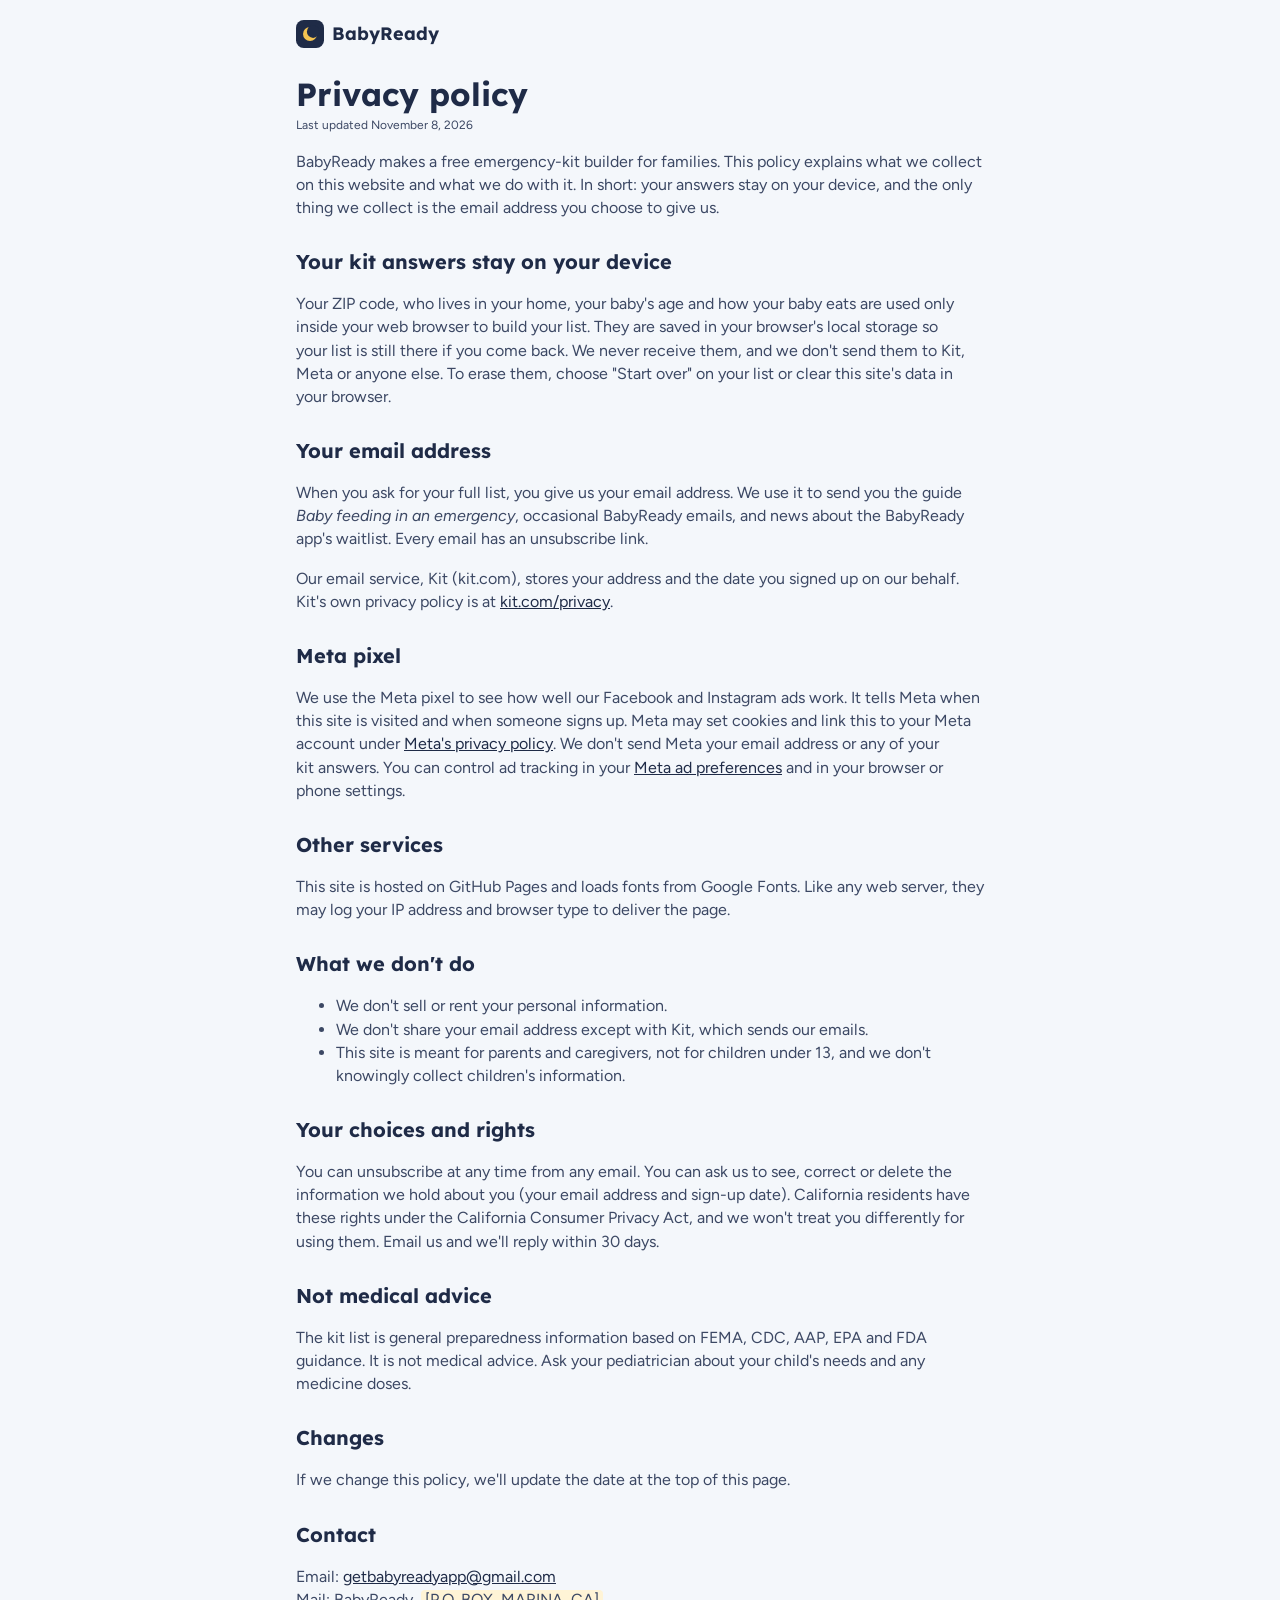
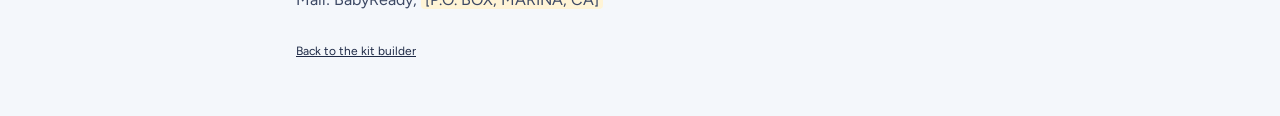
==== privacy.html @ 0a356310 "Add BabyReady free kit builder (Lite) Static, mobile-first 3-day kit builder for GitHub Pages: start" ====
<!doctype html>
<html lang="en">
<head>
<meta charset="utf-8">
<meta name="viewport" content="width=device-width, initial-scale=1">
<title>BabyReady privacy policy</title>
<meta name="theme-color" content="#1F2B47">
<link rel="icon" href="assets/logo.svg" type="image/svg+xml">
<link rel="preconnect" href="https://fonts.googleapis.com">
<link rel="preconnect" href="https://fonts.gstatic.com" crossorigin>
<link href="https://fonts.googleapis.com/css2?family=Lexend:wght@500;600;700&family=Figtree:wght@400;500;600;700&display=swap" rel="stylesheet">
<link rel="stylesheet" href="assets/styles.css">
<script src="assets/config.js"></script>
<script src="assets/pixel.js"></script>
</head>
<body>
<div class="legal">
  <header class="topbar">
    <a class="brand" href="./" aria-label="BabyReady kit builder">
      <svg width="28" height="28" viewBox="0 0 36 36" aria-hidden="true"><rect width="36" height="36" rx="10" fill="#1F2B47"/><circle cx="18" cy="18" r="9" fill="#F5C451"/><circle cx="22" cy="15" r="8" fill="#1F2B47"/></svg>
      <span>BabyReady</span>
    </a>
  </header>

  <h1>Privacy policy</h1>
  <p class="fine">Last updated <span data-cfg="policyDate"></span></p>

  <p>BabyReady makes a free emergency-kit builder for families. This policy explains what we collect on this website and what we do with it. In short: your answers stay on your device, and the only thing we collect is the email address you choose to give us.</p>

  <h2>Your kit answers stay on your device</h2>
  <p>Your ZIP code, who lives in your home, your baby's age and how your baby eats are used only inside your web browser to build your list. They are saved in your browser's local storage so your list is still there if you come back. We never receive them, and we don't send them to Kit, Meta or anyone else. To erase them, choose "Start over" on your list or clear this site's data in your browser.</p>

  <h2>Your email address</h2>
  <p>When you ask for your full list, you give us your email address. We use it to send you the guide <i>Baby feeding in an emergency</i>, occasional BabyReady emails, and news about the BabyReady app's waitlist. Every email has an unsubscribe link.</p>
  <p>Our email service, Kit (kit.com), stores your address and the date you signed up on our behalf. Kit's own privacy policy is at <a href="https://kit.com/privacy">kit.com/privacy</a>.</p>

  <h2>Meta pixel</h2>
  <p>We use the Meta pixel to see how well our Facebook and Instagram ads work. It tells Meta when this site is visited and when someone signs up. Meta may set cookies and link this to your Meta account under <a href="https://www.facebook.com/privacy/policy/">Meta's privacy policy</a>. We don't send Meta your email address or any of your kit answers. You can control ad tracking in your <a href="https://www.facebook.com/adpreferences">Meta ad preferences</a> and in your browser or phone settings.</p>

  <h2>Other services</h2>
  <p>This site is hosted on GitHub Pages and loads fonts from Google Fonts. Like any web server, they may log your IP address and browser type to deliver the page.</p>

  <h2>What we don't do</h2>
  <ul>
    <li>We don't sell or rent your personal information.</li>
    <li>We don't share your email address except with Kit, which sends our emails.</li>
    <li>This site is meant for parents and caregivers, not for children under 13, and we don't knowingly collect children's information.</li>
  </ul>

  <h2>Your choices and rights</h2>
  <p>You can unsubscribe at any time from any email. You can ask us to see, correct or delete the information we hold about you (your email address and sign-up date). California residents have these rights under the California Consumer Privacy Act, and we won't treat you differently for using them. Email us and we'll reply within 30 days.</p>

  <h2>Not medical advice</h2>
  <p>The kit list is general preparedness information based on FEMA, CDC, AAP, EPA and FDA guidance. It is not medical advice. Ask your pediatrician about your child's needs and any medicine doses.</p>

  <h2>Changes</h2>
  <p>If we change this policy, we'll update the date at the top of this page.</p>

  <h2>Contact</h2>
  <p>Email: <span data-cfg="contactEmail"></span><br>Mail: BabyReady, <span data-cfg="mailingAddress"></span></p>

  <p class="fine" style="margin-top:32px"><a href="./">Back to the kit builder</a></p>
</div>
<script>
  (function () {
    var c = window.BR_CONFIG || {};
    var ph = { contactEmail: "[CONTACT EMAIL]", mailingAddress: "[P.O. BOX, MARINA, CA]", policyDate: "[DATE]" };
    document.querySelectorAll("[data-cfg]").forEach(function (el) {
      var k = el.getAttribute("data-cfg"), v = c[k];
      if (v) {
        if (k === "contactEmail") { var a = document.createElement("a"); a.href = "mailto:" + v; a.textContent = v; el.appendChild(a); }
        else el.textContent = v;
      } else { el.textContent = ph[k]; el.className = "placeholder"; }
    });
  })();
</script>
</body>
</html>
---- assets/styles.css ----
:root {
  --navy: #1F2B47;
  --navy-deep: #0E1626;
  --sun: #F5C451;
  --ground: #F4F7FB;
  --card: #FFFFFF;
  --line: #D5DEEC;
  --line-soft: #E6ECF4;
  --ink-2: #3C4864;
  --ink-3: #5A6680;
  --tip-bg: #FFF8E6;
  --tip-line: #F0DCA4;
  --tip-ink: #6B5310;
  --ok-bg: #E3F1EA;
  --ok-ink: #2E7A5E;
  --err-bg: #FDECEC;
  --err-ink: #9B2C2C;
  --display: Lexend, system-ui, sans-serif;
  --body: Figtree, "Segoe UI", system-ui, sans-serif;
}

* { box-sizing: border-box; }
html { -webkit-text-size-adjust: 100%; }
body {
  margin: 0;
  background: var(--ground);
  color: var(--navy);
  font-family: var(--body);
  font-size: 16px;
  line-height: 1.45;
}
a { color: var(--navy); }
a:hover { color: var(--navy-deep); }
h1, h2 { text-wrap: balance; }
p { text-wrap: pretty; }
button, input, select { font: inherit; color: inherit; }
:focus-visible { outline: 3px solid var(--navy); outline-offset: 2px; }

.app {
  max-width: 440px;
  margin: 0 auto;
  min-height: 100vh;
  min-height: 100dvh;
  padding: 20px 16px 32px;
  display: flex;
  flex-direction: column;
  gap: 18px;
}

/* Top bar */
.topbar { display: flex; align-items: center; justify-content: space-between; }
.brand { display: flex; align-items: center; gap: 8px; text-decoration: none; }
.brand span { font-family: var(--display); font-weight: 700; font-size: 18px; }
.topbar-tag { font-size: 13px; font-weight: 600; color: var(--ink-3); }

.view { display: flex; flex-direction: column; gap: 18px; flex: 1; }
.view[hidden] { display: none; }

/* Type */
.pill {
  align-self: flex-start; background: var(--card); border: 1px solid var(--line);
  border-radius: 999px; padding: 5px 12px; font-size: 13px; font-weight: 700;
}
.h1 { margin: 0; font-family: var(--display); font-weight: 700; font-size: 33px; line-height: 1.1; letter-spacing: -0.02em; }
.h1.step { font-size: 27px; line-height: 1.15; letter-spacing: -0.01em; }
.lede { margin: 0; font-size: 16px; color: var(--ink-2); }
.eyebrow { font-size: 13px; font-weight: 700; letter-spacing: 0.08em; text-transform: uppercase; color: var(--ink-3); }
.stack-8 { display: flex; flex-direction: column; gap: 8px; }
.stack-12 { display: flex; flex-direction: column; gap: 12px; }
.fine { margin: 0; font-size: 12px; line-height: 1.4; color: var(--ink-3); }
.push-bottom { margin-top: auto; }

/* Cards */
.card { background: var(--card); border: 1px solid var(--line); border-radius: 20px; padding: 18px; display: flex; flex-direction: column; gap: 10px; }
.card.tight { border-radius: 18px; padding: 0 16px; gap: 0; }
.card.strong { border: 2px solid var(--navy); }
.card.dark { background: var(--navy); color: #fff; border: 0; gap: 4px; }
.card.dark .title { font-family: var(--display); font-weight: 700; font-size: 24px; }
.card.dark .sub { font-size: 14px; color: #C9D3E3; }

/* ZIP */
.label { font-size: 15px; font-weight: 700; }
.zip {
  height: 64px; border: 2px solid var(--navy); border-radius: 14px; background: #fff;
  font-family: var(--display); font-weight: 600; font-size: 32px; letter-spacing: 0.3em;
  text-align: center; padding: 0 0 0 0.3em; width: 100%;
}
.hint { font-size: 13px; color: var(--ink-3); }
.error-text { font-size: 14px; color: var(--err-ink); font-weight: 600; }

/* Buttons */
.btn {
  flex: none; min-height: 56px; border-radius: 16px; background: var(--sun); color: var(--navy);
  font-weight: 700; font-size: 18px; text-decoration: none; border: 0; cursor: pointer;
  display: flex; align-items: center; justify-content: center; gap: 8px; width: 100%; padding: 0 16px;
}
.btn:hover { background: #F0B935; color: var(--navy); }
.btn[disabled] { opacity: 0.6; cursor: progress; }
.btn.small { min-height: 46px; font-size: 15px; border-radius: 13px; }

.check-list { display: flex; flex-direction: column; gap: 10px; }
.check-row { display: flex; gap: 10px; align-items: flex-start; font-size: 15px; line-height: 1.4; }
.check-dot { flex: none; width: 22px; height: 22px; border-radius: 50%; background: var(--navy); display: flex; align-items: center; justify-content: center; }

/* Step header */
.stepbar { display: flex; align-items: center; gap: 12px; }
.back {
  flex: none; width: 44px; height: 44px; border-radius: 12px; background: #fff; border: 1px solid var(--line);
  display: flex; align-items: center; justify-content: center; color: var(--navy); cursor: pointer; padding: 0;
}
.progress { flex: 1; display: grid; grid-template-columns: repeat(3, minmax(0, 1fr)); gap: 4px; }
.progress span { height: 6px; border-radius: 3px; background: var(--line); }
.progress span.done { background: var(--navy); }
.progress span.now { background: var(--sun); }
.stepcount { flex: none; font-size: 14px; font-weight: 600; color: var(--ink-3); }

/* Counters */
.counter { display: flex; align-items: center; gap: 12px; min-height: 60px; border-bottom: 1px solid var(--line-soft); }
.counter:last-child { border-bottom: 0; }
.counter .who { flex: 1; display: flex; flex-direction: column; }
.counter .who b { font-size: 16px; font-weight: 600; }
.counter .who small { font-size: 13px; color: var(--ink-3); }
.counter .num { width: 24px; text-align: center; font-family: var(--display); font-weight: 700; font-size: 18px; }
.step-btn {
  width: 44px; height: 44px; border-radius: 10px; border: 1px solid var(--line); background: #fff;
  font-size: 22px; font-weight: 700; cursor: pointer; line-height: 1; padding: 0;
}
.step-btn.plus { background: var(--navy); color: #fff; border: 0; }
.step-btn[disabled] { opacity: 0.35; cursor: not-allowed; }
.subrow { display: flex; align-items: center; gap: 12px; min-height: 56px; border-bottom: 1px solid var(--line-soft); padding-left: 14px; }
.subrow label { flex: 1; font-size: 15px; color: var(--ink-2); }
.subrow select {
  font-size: 15px; font-weight: 700; border: 1px solid var(--line); border-radius: 10px;
  padding: 8px 10px; background: #fff; min-height: 44px;
}

/* Feeding chips */
.chips { display: flex; flex-wrap: wrap; gap: 8px; border: 0; padding: 0; margin: 0; }
.chips legend { position: absolute; width: 1px; height: 1px; overflow: hidden; clip: rect(0 0 0 0); }
.chip { position: relative; }
.chip input { position: absolute; opacity: 0; inset: 0; margin: 0; cursor: pointer; }
.chip span {
  min-height: 44px; padding: 0 14px; border-radius: 999px; border: 1px solid var(--line); background: #fff;
  font-size: 14px; font-weight: 600; display: flex; align-items: center; gap: 6px;
}
.chip input:checked + span { background: var(--navy); color: #fff; border-color: var(--navy); }
.chip input:focus-visible + span { outline: 3px solid var(--navy); outline-offset: 2px; }
.chip input:disabled + span { border-style: dashed; border-color: #B8C4D8; color: #66728A; background: transparent; }
.chip .tick { display: none; }
.chip input:checked + span .tick { display: inline; }

.share { display: flex; flex-direction: column; gap: 6px; }
.share-head { display: flex; justify-content: space-between; align-items: baseline; gap: 8px; }
.share-head span { font-size: 16px; font-weight: 600; }
.share-head small { font-weight: 500; color: var(--ink-3); font-size: 14px; }
.share-head output { font-size: 16px; font-weight: 700; }
.share input[type=range] { width: 100%; margin: 0; accent-color: var(--navy); min-height: 32px; }

.tip { background: var(--tip-bg); border: 1px solid var(--tip-line); border-radius: 16px; padding: 12px 14px; font-size: 14px; line-height: 1.4; }
.tip b.tag { font-size: 12px; letter-spacing: 0.08em; text-transform: uppercase; color: var(--tip-ink); display: block; }
.tip + .tip { margin-top: -6px; }

/* Kit list */
.kit { background: #fff; border: 1px solid var(--line); border-radius: 18px; padding: 6px 16px 14px; display: flex; flex-direction: column; }
.kit h2 { margin: 12px 0 0; font-size: 12px; font-weight: 700; letter-spacing: 0.08em; text-transform: uppercase; color: var(--ink-3); }
.item { display: flex; gap: 10px; align-items: flex-start; padding: 10px 0; border-bottom: 1px solid var(--line-soft); }
.item:last-child { border-bottom: 0; }
.item .box { flex: none; width: 18px; height: 18px; margin-top: 2px; border: 2px solid var(--navy); border-radius: 5px; }
.item .what { flex: 1; display: flex; flex-direction: column; gap: 1px; }
.item .what b { font-size: 15px; line-height: 1.3; }
.item .what small { font-size: 13px; color: var(--ink-3); line-height: 1.35; }
.item .qty { flex: none; font-size: 14px; font-weight: 700; text-align: right; max-width: 40%; }

.item .cond { font-size: 12px; font-weight: 700; color: var(--tip-ink); }
.item.task .box { border-radius: 50%; }
.toggle-row { display: flex; align-items: center; gap: 10px; min-height: 44px; font-size: 16px; font-weight: 600; cursor: pointer; }
.toggle-row input { width: 22px; height: 22px; accent-color: var(--navy); margin: 0; }
.num-input { height: 50px; width: 120px; padding: 0 14px; border: 1.5px solid #8794AE; border-radius: 12px; font-size: 18px; font-weight: 600; background: #fff; }

.locked { position: relative; margin-top: 4px; }
.locked .blur { filter: blur(4px); opacity: 0.6; user-select: none; pointer-events: none; }
.locked .badge-wrap { position: absolute; inset: 0; display: flex; align-items: center; justify-content: center; padding: 8px; }
.locked .badge { background: var(--navy); color: #fff; border-radius: 999px; padding: 8px 14px; font-size: 14px; font-weight: 700; text-align: center; }

/* Email gate */
.gate-title { font-family: var(--display); font-weight: 700; font-size: 20px; line-height: 1.2; }
.gate input[type=email] {
  height: 50px; padding: 0 14px; border: 1.5px solid #8794AE; border-radius: 12px; font-size: 16px; width: 100%; background: #fff;
}
.hp { position: absolute; left: -9999px; width: 1px; height: 1px; overflow: hidden; }
.form-msg { border-radius: 12px; padding: 10px 12px; font-size: 14px; font-weight: 600; }
.form-msg.err { background: var(--err-bg); color: var(--err-ink); }

/* App teaser */
.teaser-head { display: flex; justify-content: space-between; align-items: baseline; gap: 8px; }
.teaser-head b { font-family: var(--display); font-weight: 600; font-size: 17px; }
.soon { font-size: 12px; font-weight: 700; color: var(--tip-ink); background: #FFF4D6; border-radius: 6px; padding: 3px 8px; }
.feature { display: flex; gap: 12px; align-items: flex-start; background: #fff; border: 1px solid var(--line); border-radius: 14px; padding: 12px; }
.feature .lock { flex: none; width: 30px; height: 30px; border-radius: 9px; background: var(--line-soft); color: var(--ink-3); display: flex; align-items: center; justify-content: center; }
.feature b { font-size: 15px; color: var(--ink-2); display: block; }
.feature small { font-size: 13px; color: var(--ink-3); line-height: 1.35; }

/* List actions + thank-you */
.actions { display: grid; grid-template-columns: 1fr 1fr; gap: 10px; }
.sent { min-height: 46px; border-radius: 13px; background: var(--ok-bg); color: var(--ok-ink); font-weight: 700; font-size: 14px; display: flex; align-items: center; justify-content: center; text-align: center; padding: 4px 8px; }
.thanks { gap: 12px; }
.thanks .ok { width: 48px; height: 48px; border-radius: 50%; background: var(--sun); display: flex; align-items: center; justify-content: center; }
.thanks h2 { margin: 0; font-family: var(--display); font-weight: 700; font-size: 24px; line-height: 1.15; }
.thanks p { margin: 0; color: var(--ink-2); font-size: 15px; }
.thanks ol { margin: 0; padding-left: 22px; display: flex; flex-direction: column; gap: 8px; font-size: 15px; }
.thanks h3 { margin: 4px 0 0; font-family: var(--display); font-size: 17px; }
.note-dark { background: var(--navy); color: #fff; border-radius: 18px; padding: 16px; font-size: 15px; }
.sources { font-size: 13px; color: var(--ink-3); }
.sources ul { margin: 6px 0 0; padding-left: 18px; }

.draft-banner { background: #FDECEC; color: var(--err-ink); border: 1px dashed var(--err-ink); border-radius: 12px; padding: 8px 12px; font-size: 13px; font-weight: 700; }

.print-only { display: none; }

/* Legal page */
.legal { max-width: 720px; margin: 0 auto; padding: 20px 16px 56px; }
.legal h1 { font-family: var(--display); font-size: 32px; line-height: 1.15; margin: 28px 0 4px; }
.legal h2 { font-family: var(--display); font-size: 20px; margin: 28px 0 6px; }
.legal p, .legal li { color: var(--ink-2); }
.legal .placeholder { background: #FFF4D6; padding: 0 4px; border-radius: 4px; }

@media print {
  @page { size: letter; margin: 0.5in; }
  body { background: #fff; font-size: 12pt; }
  .app { max-width: none; padding: 0; min-height: 0; gap: 10px; }
  .no-print, .topbar-tag { display: none !important; }
  .print-only { display: block; }
  .view:not(#view-list) { display: none !important; }
  .card.dark { background: #fff; color: var(--navy); border: 2px solid var(--navy); }
  .card.dark .sub { color: var(--ink-2); }
  .kit { border: 0; padding: 0; }
  .kit h2 { font-size: 11pt; color: var(--navy); break-after: avoid; }
  .item { break-inside: avoid; padding: 6px 0; }
  .item .what b, .item .qty { font-size: 12pt; }
  .item .what small { font-size: 10.5pt; }
  .sources a::after { content: " (" attr(href) ")"; }
}
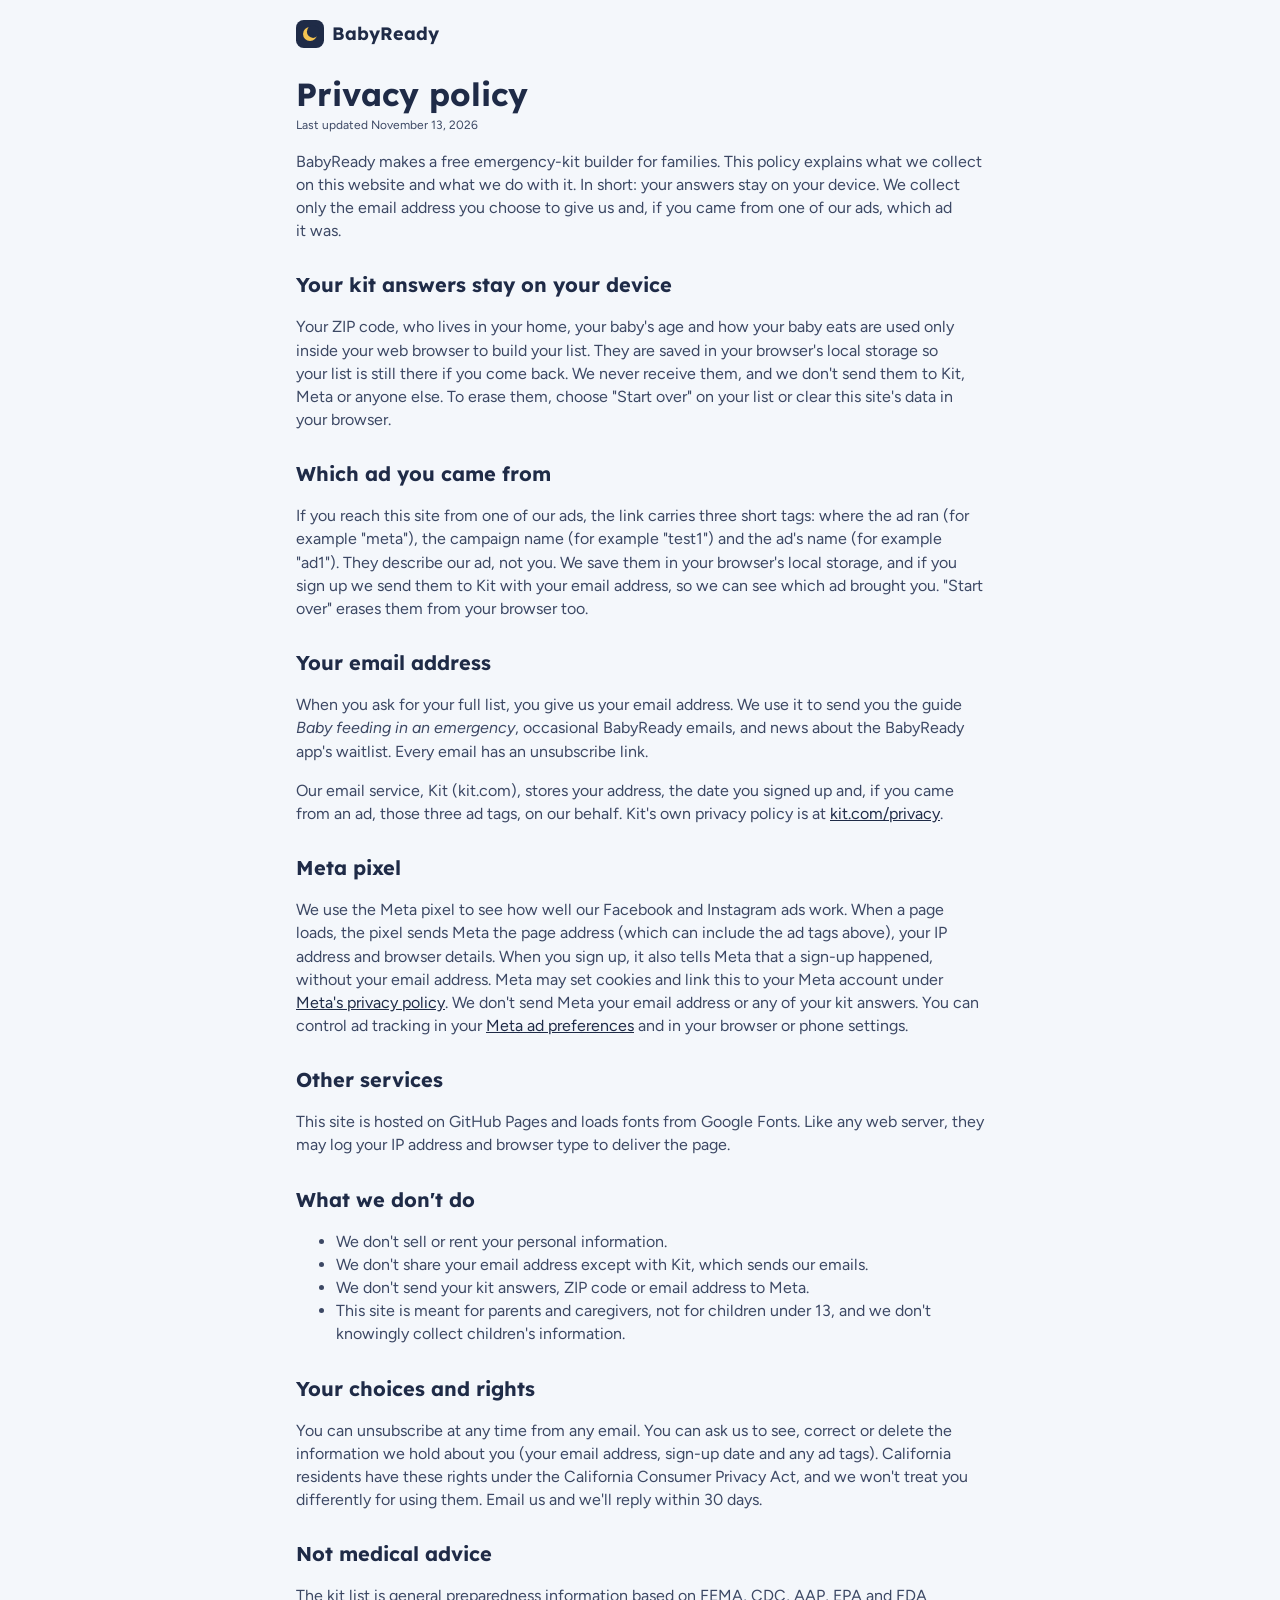
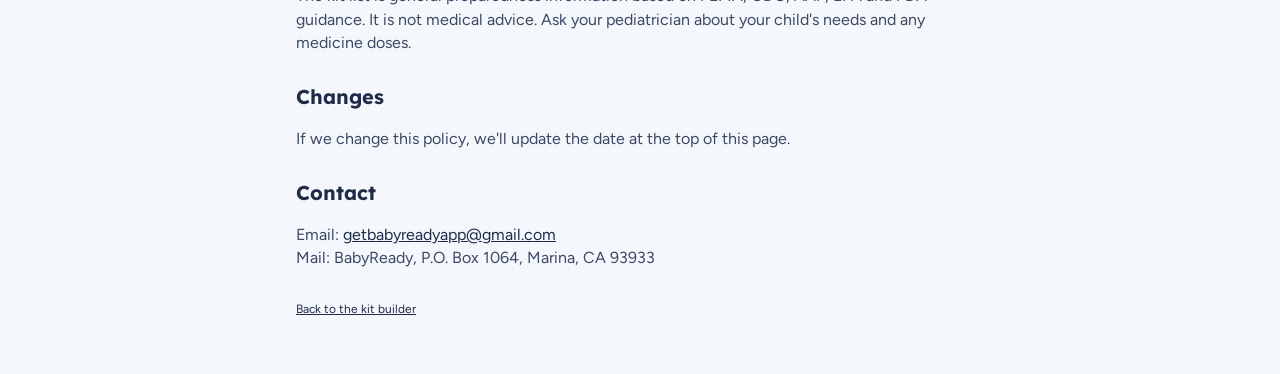
==== commit c93140e0: "Disclose ad tags in privacy policy; add Pets section Privacy policy now says which ad tags are saved" ====
--- a/privacy.html
+++ b/privacy.html
@@ -25,17 +25,20 @@
   <h1>Privacy policy</h1>
   <p class="fine">Last updated <span data-cfg="policyDate"></span></p>
 
-  <p>BabyReady makes a free emergency-kit builder for families. This policy explains what we collect on this website and what we do with it. In short: your answers stay on your device, and the only thing we collect is the email address you choose to give us.</p>
+  <p>BabyReady makes a free emergency-kit builder for families. This policy explains what we collect on this website and what we do with it. In short: your answers stay on your device. We collect only the email address you choose to give us and, if you came from one of our ads, which ad it was.</p>
 
   <h2>Your kit answers stay on your device</h2>
   <p>Your ZIP code, who lives in your home, your baby's age and how your baby eats are used only inside your web browser to build your list. They are saved in your browser's local storage so your list is still there if you come back. We never receive them, and we don't send them to Kit, Meta or anyone else. To erase them, choose "Start over" on your list or clear this site's data in your browser.</p>
 
+  <h2>Which ad you came from</h2>
+  <p>If you reach this site from one of our ads, the link carries three short tags: where the ad ran (for example "meta"), the campaign name (for example "test1") and the ad's name (for example "ad1"). They describe our ad, not you. We save them in your browser's local storage, and if you sign up we send them to Kit with your email address, so we can see which ad brought you. "Start over" erases them from your browser too.</p>
+
   <h2>Your email address</h2>
   <p>When you ask for your full list, you give us your email address. We use it to send you the guide <i>Baby feeding in an emergency</i>, occasional BabyReady emails, and news about the BabyReady app's waitlist. Every email has an unsubscribe link.</p>
-  <p>Our email service, Kit (kit.com), stores your address and the date you signed up on our behalf. Kit's own privacy policy is at <a href="https://kit.com/privacy">kit.com/privacy</a>.</p>
+  <p>Our email service, Kit (kit.com), stores your address, the date you signed up and, if you came from an ad, those three ad tags, on our behalf. Kit's own privacy policy is at <a href="https://kit.com/privacy">kit.com/privacy</a>.</p>
 
   <h2>Meta pixel</h2>
-  <p>We use the Meta pixel to see how well our Facebook and Instagram ads work. It tells Meta when this site is visited and when someone signs up. Meta may set cookies and link this to your Meta account under <a href="https://www.facebook.com/privacy/policy/">Meta's privacy policy</a>. We don't send Meta your email address or any of your kit answers. You can control ad tracking in your <a href="https://www.facebook.com/adpreferences">Meta ad preferences</a> and in your browser or phone settings.</p>
+  <p>We use the Meta pixel to see how well our Facebook and Instagram ads work. When a page loads, the pixel sends Meta the page address (which can include the ad tags above), your IP address and browser details. When you sign up, it also tells Meta that a sign-up happened, without your email address. Meta may set cookies and link this to your Meta account under <a href="https://www.facebook.com/privacy/policy/">Meta's privacy policy</a>. We don't send Meta your email address or any of your kit answers. You can control ad tracking in your <a href="https://www.facebook.com/adpreferences">Meta ad preferences</a> and in your browser or phone settings.</p>
 
   <h2>Other services</h2>
   <p>This site is hosted on GitHub Pages and loads fonts from Google Fonts. Like any web server, they may log your IP address and browser type to deliver the page.</p>
@@ -44,11 +47,12 @@
   <ul>
     <li>We don't sell or rent your personal information.</li>
     <li>We don't share your email address except with Kit, which sends our emails.</li>
+    <li>We don't send your kit answers, ZIP code or email address to Meta.</li>
     <li>This site is meant for parents and caregivers, not for children under 13, and we don't knowingly collect children's information.</li>
   </ul>
 
   <h2>Your choices and rights</h2>
-  <p>You can unsubscribe at any time from any email. You can ask us to see, correct or delete the information we hold about you (your email address and sign-up date). California residents have these rights under the California Consumer Privacy Act, and we won't treat you differently for using them. Email us and we'll reply within 30 days.</p>
+  <p>You can unsubscribe at any time from any email. You can ask us to see, correct or delete the information we hold about you (your email address, sign-up date and any ad tags). California residents have these rights under the California Consumer Privacy Act, and we won't treat you differently for using them. Email us and we'll reply within 30 days.</p>
 
   <h2>Not medical advice</h2>
   <p>The kit list is general preparedness information based on FEMA, CDC, AAP, EPA and FDA guidance. It is not medical advice. Ask your pediatrician about your child's needs and any medicine doses.</p>
@@ -57,7 +61,7 @@
   <p>If we change this policy, we'll update the date at the top of this page.</p>
 
   <h2>Contact</h2>
-  <p>Email: <span data-cfg="contactEmail"></span><br>Mail: BabyReady, <span data-cfg="mailingAddress"></span></p>
+  <p>Email: <span data-cfg="contactEmail"></span><br>Mail: <span data-cfg="mailingAddress"></span></p>
 
   <p class="fine" style="margin-top:32px"><a href="./">Back to the kit builder</a></p>
 </div>
--- a/assets/styles.css
+++ b/assets/styles.css
@@ -240,3 +240,43 @@
   .item .what small { font-size: 10.5pt; }
   .sources a::after { content: " (" attr(href) ")"; }
 }
+
+/* Household: one row per person (sex, age band, diapers, dog size) */
+.subrow.person { display: flex; flex-wrap: wrap; align-items: center; gap: 6px 8px; padding: 6px 0 10px; }
+.subrow.person .who-n { font-size: 13px; font-weight: 600; color: var(--ink-3); min-width: 64px; }
+.mini select { font: inherit; font-size: 14px; padding: 6px 8px; border: 1px solid var(--line); border-radius: 8px; background: var(--card); color: var(--navy); max-width: 100%; }
+.mini.check { font-size: 14px; display: inline-flex; gap: 6px; align-items: center; }
+.sr { position: absolute; width: 1px; height: 1px; overflow: hidden; clip: rect(0 0 0 0); white-space: nowrap; }
+.sub-hint { display: block; padding: 0 0 8px; }
+.seg { display: flex; gap: 8px; flex-wrap: wrap; }
+.seg label { flex: 1 1 auto; }
+.seg input { position: absolute; opacity: 0; }
+.seg span { display: block; text-align: center; padding: 10px 12px; border: 1px solid var(--line); border-radius: 10px; font-weight: 600; font-size: 15px; background: var(--card); cursor: pointer; }
+.seg input:checked + span { background: var(--navy); color: #fff; border-color: var(--navy); }
+.seg input:focus-visible + span { outline: 3px solid var(--navy); outline-offset: 2px; }
+.row-2 { display: grid; grid-template-columns: 1fr 1fr; gap: 10px; }
+.stack-4 { display: flex; flex-direction: column; gap: 4px; }
+#feed-extras, #diet { display: flex; flex-direction: column; gap: 10px; }
+
+/* Feeding: milk vs. foods by age */
+.mix-graph { margin: 6px 0 0; display: flex; flex-direction: column; gap: 6px; }
+.mix-graph figcaption { display: flex; justify-content: space-between; align-items: baseline; flex-wrap: wrap; gap: 6px; }
+.mix-graph .legend { font-size: 12px; color: var(--ink-3); display: inline-flex; gap: 6px; align-items: center; }
+.mix-graph .legend i { display: inline-block; width: 10px; height: 10px; border-radius: 2px; }
+.mix-graph .milk { background: var(--navy); }
+.mix-graph .foods { background: var(--sun); }
+.mix-row { display: grid; grid-template-columns: 64px 1fr 44px; gap: 8px; align-items: center; font-size: 13px; color: var(--ink-3); }
+.mix-row .bar { display: flex; height: 12px; border-radius: 6px; overflow: hidden; background: var(--line-soft); }
+.mix-row .bar span { display: block; height: 100%; }
+.mix-row .pct { text-align: right; font-variant-numeric: tabular-nums; }
+.mix-row.now { color: var(--navy); font-weight: 700; }
+.mix-row.now .bar { outline: 2px solid var(--navy); outline-offset: 1px; }
+
+/* List: 3-day menu and cost */
+.menu-card h2 { margin: 0; font-family: var(--display); font-size: 20px; }
+.menu-card .meal { display: grid; grid-template-columns: 82px 1fr auto; gap: 8px; padding: 8px 0; border-top: 1px solid var(--line-soft); font-size: 14px; }
+.menu-card .meal span { color: var(--ink-2); }
+.menu-card .meal .cost { font-variant-numeric: tabular-nums; color: var(--ink-3); }
+.cost-box { display: flex; flex-direction: column; gap: 6px; padding: 10px 12px; border-radius: 10px; background: var(--ground); font-size: 14px; }
+.cost-box small { font-size: 12px; color: var(--ink-3); }
+.sources small { display: block; margin-top: 6px; font-size: 12px; color: var(--ink-3); }
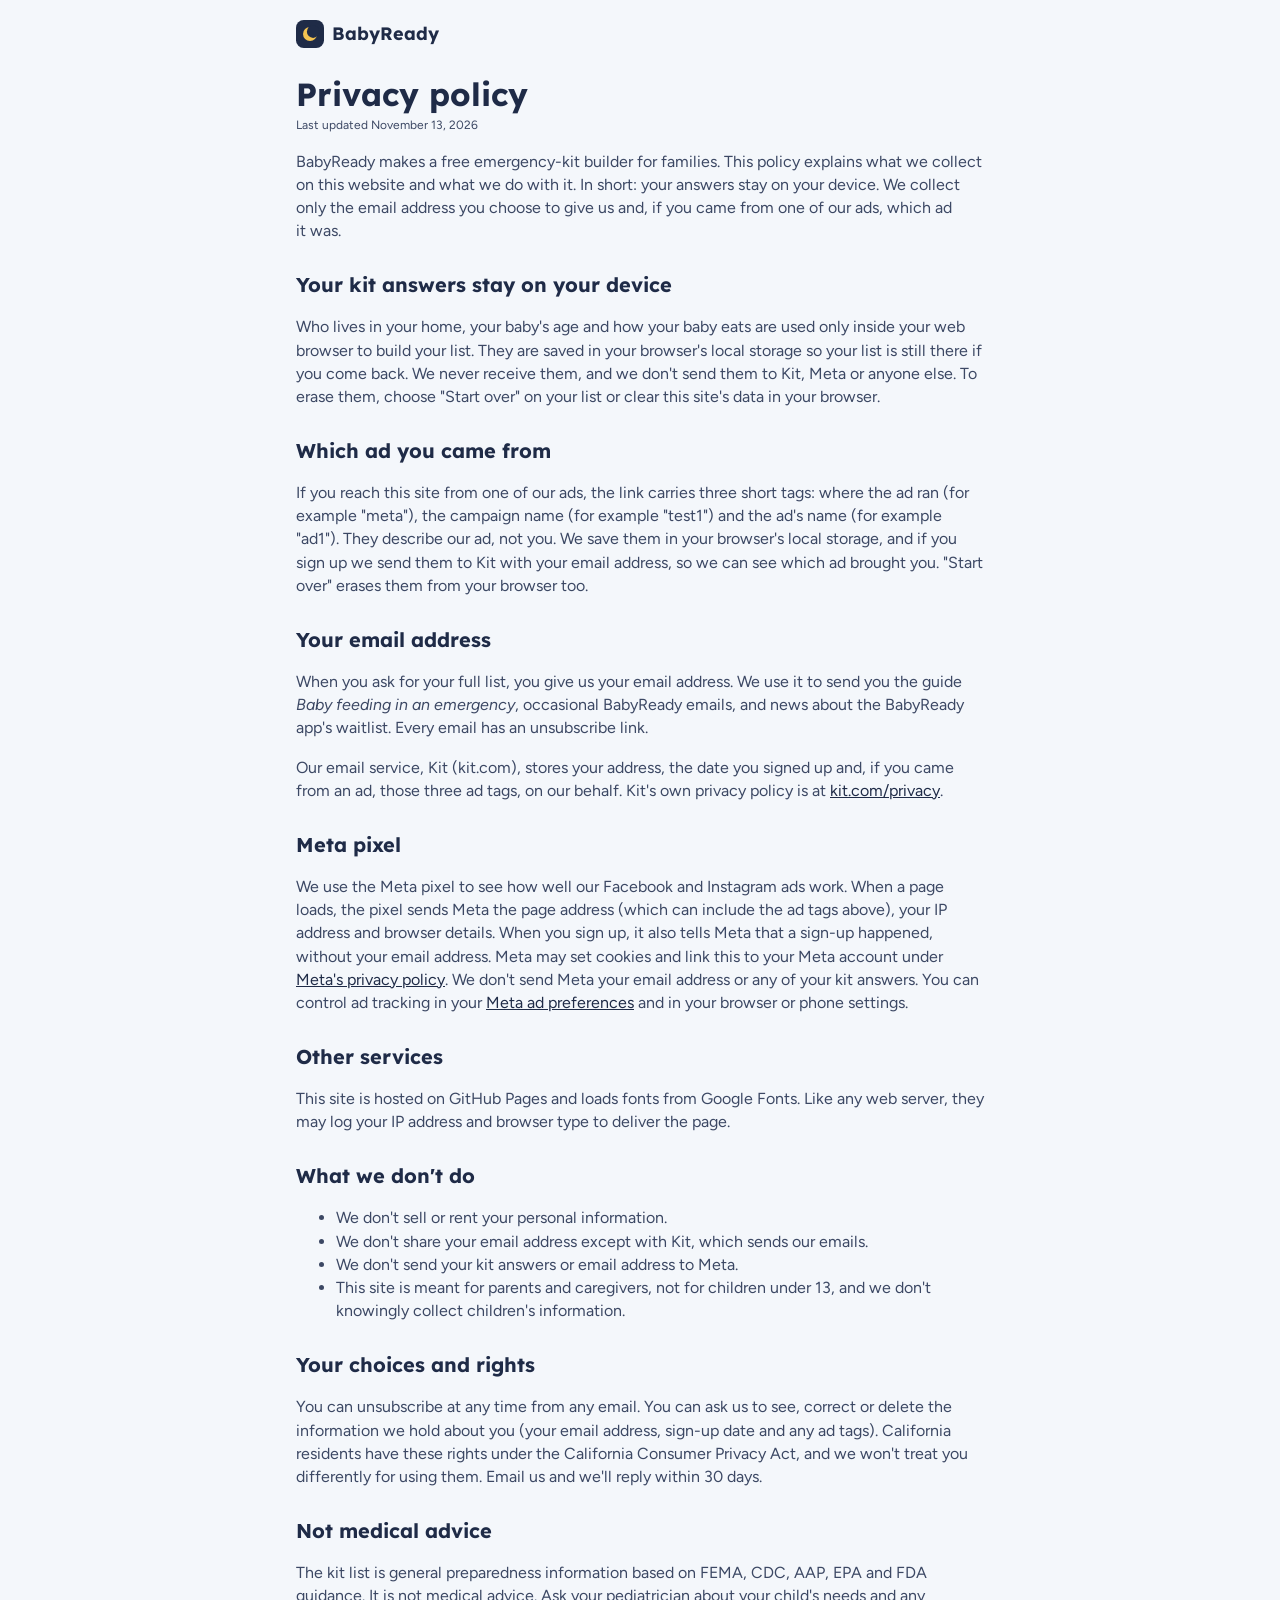
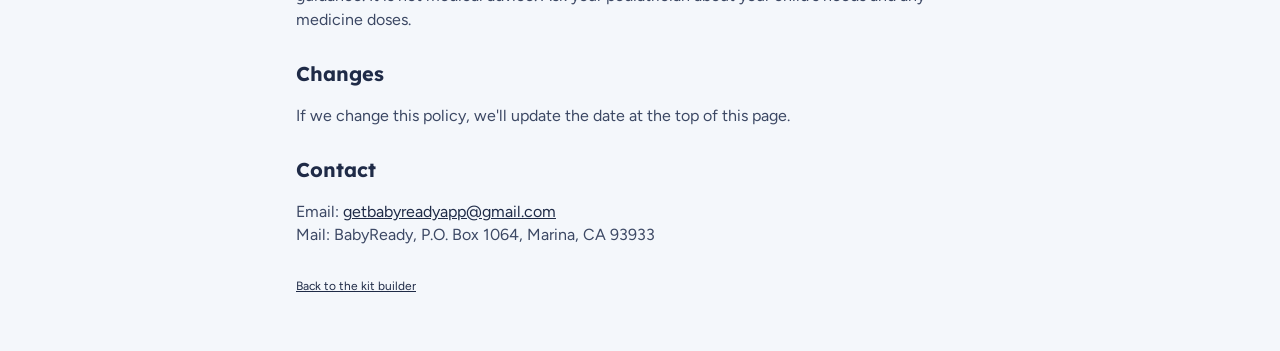
==== commit 776c61be: "Drop the ZIP step for the ad test (item 41) The builder starts at Who's at home. ZIP is gone from th" ====
--- a/privacy.html
+++ b/privacy.html
@@ -28,7 +28,7 @@
   <p>BabyReady makes a free emergency-kit builder for families. This policy explains what we collect on this website and what we do with it. In short: your answers stay on your device. We collect only the email address you choose to give us and, if you came from one of our ads, which ad it was.</p>
 
   <h2>Your kit answers stay on your device</h2>
-  <p>Your ZIP code, who lives in your home, your baby's age and how your baby eats are used only inside your web browser to build your list. They are saved in your browser's local storage so your list is still there if you come back. We never receive them, and we don't send them to Kit, Meta or anyone else. To erase them, choose "Start over" on your list or clear this site's data in your browser.</p>
+  <p>Who lives in your home, your baby's age and how your baby eats are used only inside your web browser to build your list. They are saved in your browser's local storage so your list is still there if you come back. We never receive them, and we don't send them to Kit, Meta or anyone else. To erase them, choose "Start over" on your list or clear this site's data in your browser.</p>
 
   <h2>Which ad you came from</h2>
   <p>If you reach this site from one of our ads, the link carries three short tags: where the ad ran (for example "meta"), the campaign name (for example "test1") and the ad's name (for example "ad1"). They describe our ad, not you. We save them in your browser's local storage, and if you sign up we send them to Kit with your email address, so we can see which ad brought you. "Start over" erases them from your browser too.</p>
@@ -47,7 +47,7 @@
   <ul>
     <li>We don't sell or rent your personal information.</li>
     <li>We don't share your email address except with Kit, which sends our emails.</li>
-    <li>We don't send your kit answers, ZIP code or email address to Meta.</li>
+    <li>We don't send your kit answers or email address to Meta.</li>
     <li>This site is meant for parents and caregivers, not for children under 13, and we don't knowingly collect children's information.</li>
   </ul>
 
--- a/assets/styles.css
+++ b/assets/styles.css
@@ -78,13 +78,7 @@
 .card.dark .title { font-family: var(--display); font-weight: 700; font-size: 24px; }
 .card.dark .sub { font-size: 14px; color: #C9D3E3; }
 
-/* ZIP */
 .label { font-size: 15px; font-weight: 700; }
-.zip {
-  height: 64px; border: 2px solid var(--navy); border-radius: 14px; background: #fff;
-  font-family: var(--display); font-weight: 600; font-size: 32px; letter-spacing: 0.3em;
-  text-align: center; padding: 0 0 0 0.3em; width: 100%;
-}
 .hint { font-size: 13px; color: var(--ink-3); }
 .error-text { font-size: 14px; color: var(--err-ink); font-weight: 600; }
 
@@ -280,3 +274,4 @@
 .cost-box { display: flex; flex-direction: column; gap: 6px; padding: 10px 12px; border-radius: 10px; background: var(--ground); font-size: 14px; }
 .cost-box small { font-size: 12px; color: var(--ink-3); }
 .sources small { display: block; margin-top: 6px; font-size: 12px; color: var(--ink-3); }
+select.num-input { width: auto; min-width: 220px; max-width: 100%; font-size: 16px; }
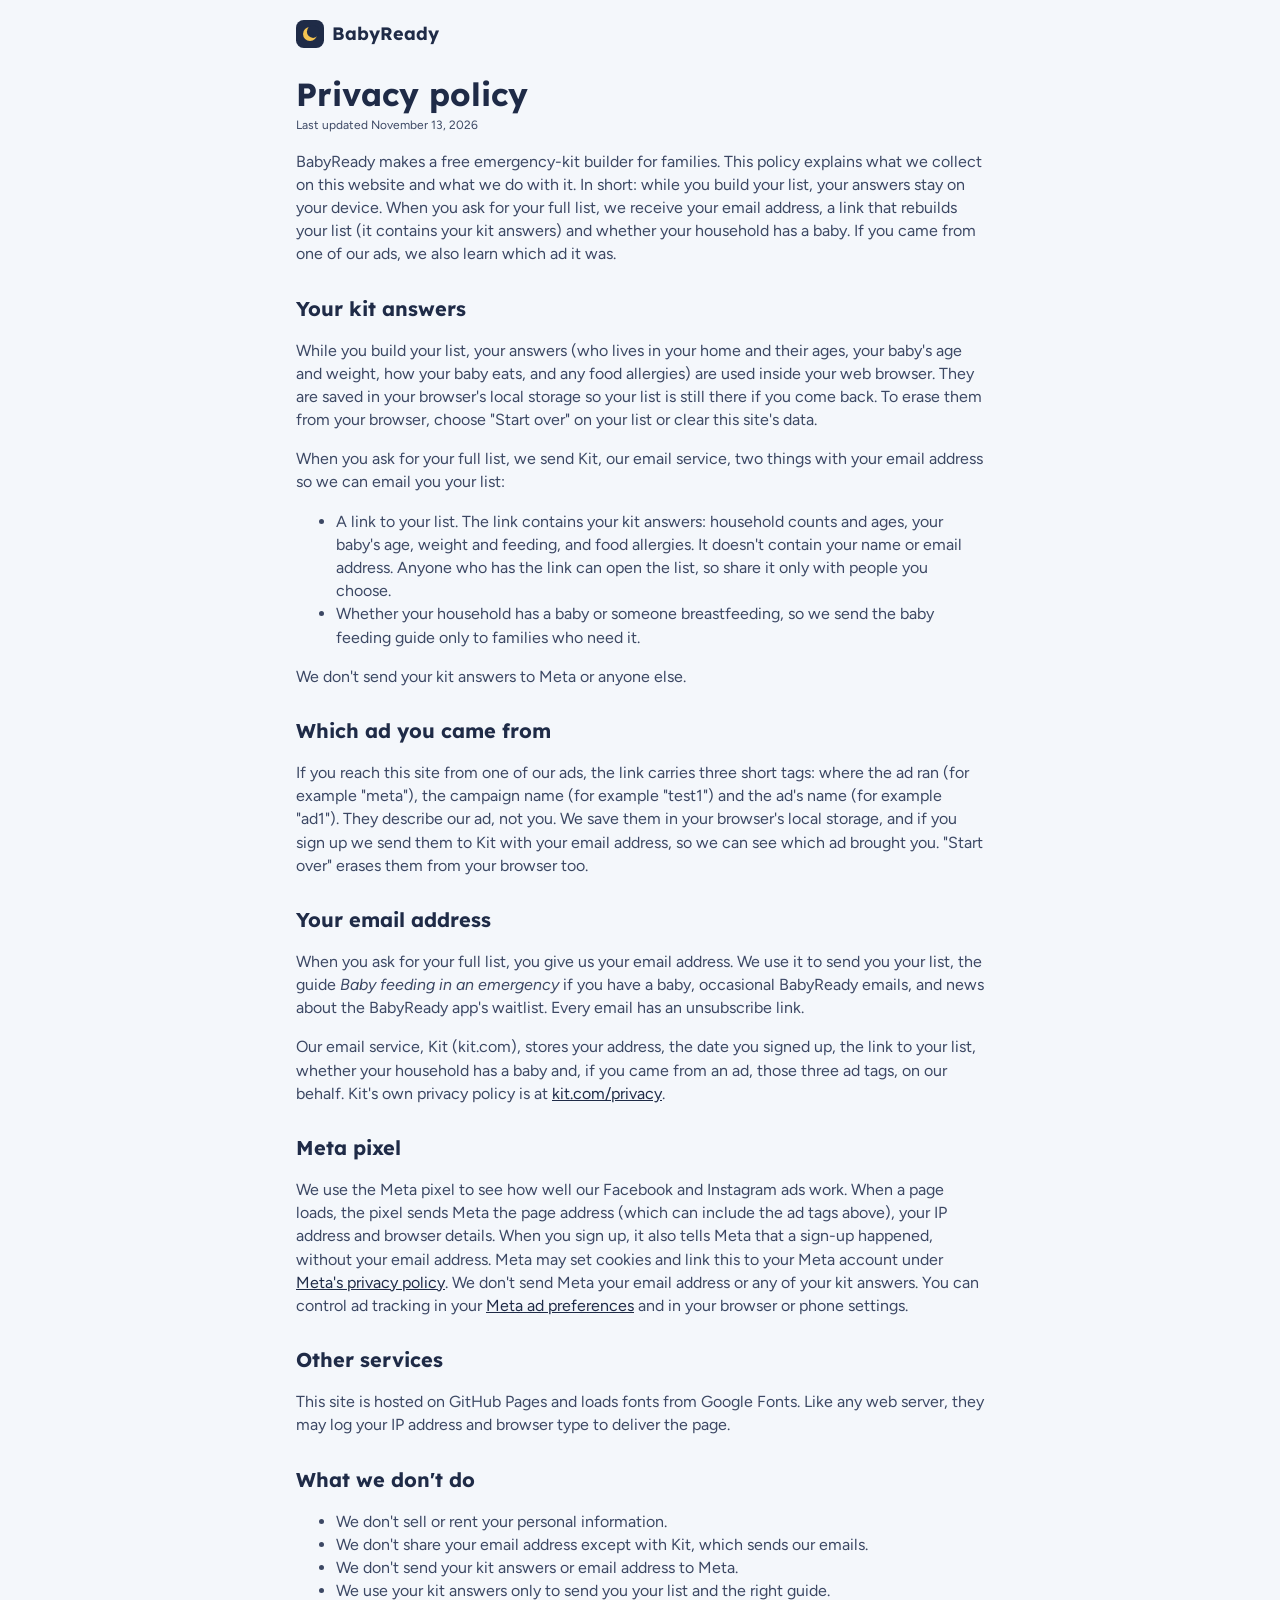
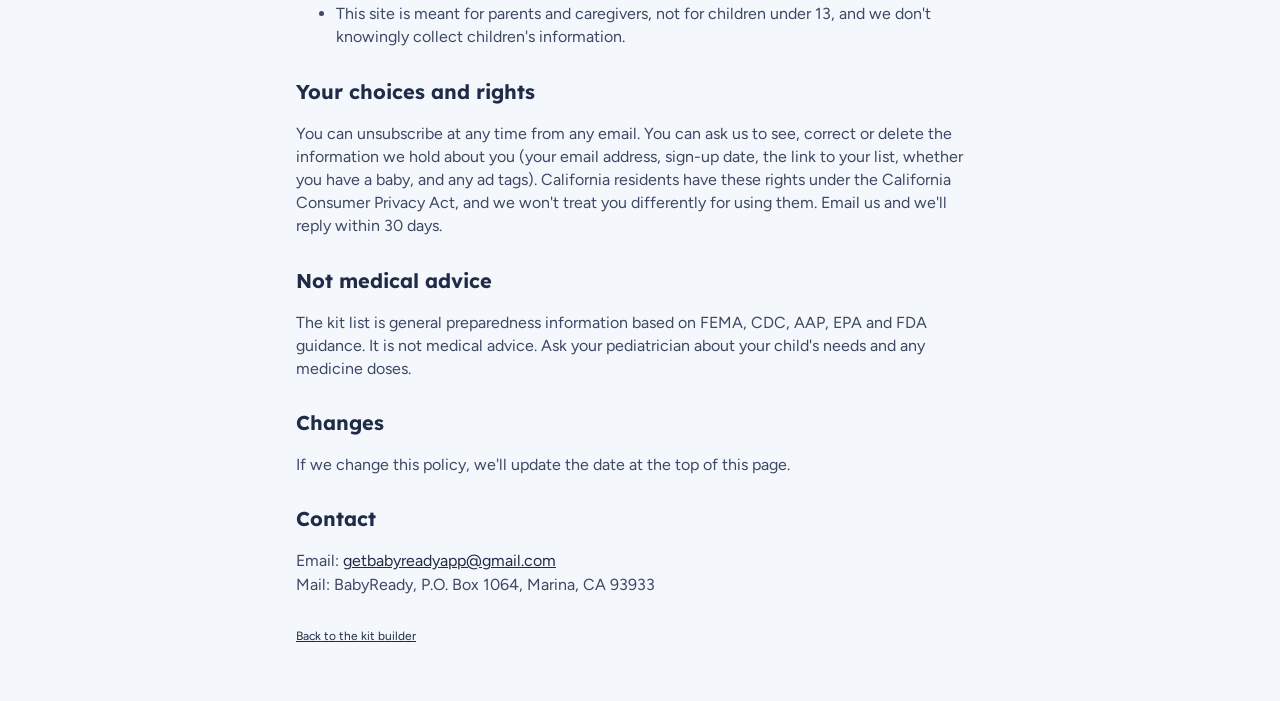
==== commit 3d694449: "Email each family their list; guide only for babies (item 31) On sign-up, send Kit has_baby and kit_" ====
--- a/privacy.html
+++ b/privacy.html
@@ -25,17 +25,23 @@
   <h1>Privacy policy</h1>
   <p class="fine">Last updated <span data-cfg="policyDate"></span></p>
 
-  <p>BabyReady makes a free emergency-kit builder for families. This policy explains what we collect on this website and what we do with it. In short: your answers stay on your device. We collect only the email address you choose to give us and, if you came from one of our ads, which ad it was.</p>
+  <p>BabyReady makes a free emergency-kit builder for families. This policy explains what we collect on this website and what we do with it. In short: while you build your list, your answers stay on your device. When you ask for your full list, we receive your email address, a link that rebuilds your list (it contains your kit answers) and whether your household has a baby. If you came from one of our ads, we also learn which ad it was.</p>
 
-  <h2>Your kit answers stay on your device</h2>
-  <p>Who lives in your home, your baby's age and how your baby eats are used only inside your web browser to build your list. They are saved in your browser's local storage so your list is still there if you come back. We never receive them, and we don't send them to Kit, Meta or anyone else. To erase them, choose "Start over" on your list or clear this site's data in your browser.</p>
+  <h2>Your kit answers</h2>
+  <p>While you build your list, your answers (who lives in your home and their ages, your baby's age and weight, how your baby eats, and any food allergies) are used inside your web browser. They are saved in your browser's local storage so your list is still there if you come back. To erase them from your browser, choose "Start over" on your list or clear this site's data.</p>
+  <p>When you ask for your full list, we send Kit, our email service, two things with your email address so we can email you your list:</p>
+  <ul>
+    <li>A link to your list. The link contains your kit answers: household counts and ages, your baby's age, weight and feeding, and food allergies. It doesn't contain your name or email address. Anyone who has the link can open the list, so share it only with people you choose.</li>
+    <li>Whether your household has a baby or someone breastfeeding, so we send the baby feeding guide only to families who need it.</li>
+  </ul>
+  <p>We don't send your kit answers to Meta or anyone else.</p>
 
   <h2>Which ad you came from</h2>
   <p>If you reach this site from one of our ads, the link carries three short tags: where the ad ran (for example "meta"), the campaign name (for example "test1") and the ad's name (for example "ad1"). They describe our ad, not you. We save them in your browser's local storage, and if you sign up we send them to Kit with your email address, so we can see which ad brought you. "Start over" erases them from your browser too.</p>
 
   <h2>Your email address</h2>
-  <p>When you ask for your full list, you give us your email address. We use it to send you the guide <i>Baby feeding in an emergency</i>, occasional BabyReady emails, and news about the BabyReady app's waitlist. Every email has an unsubscribe link.</p>
-  <p>Our email service, Kit (kit.com), stores your address, the date you signed up and, if you came from an ad, those three ad tags, on our behalf. Kit's own privacy policy is at <a href="https://kit.com/privacy">kit.com/privacy</a>.</p>
+  <p>When you ask for your full list, you give us your email address. We use it to send you your list, the guide <i>Baby feeding in an emergency</i> if you have a baby, occasional BabyReady emails, and news about the BabyReady app's waitlist. Every email has an unsubscribe link.</p>
+  <p>Our email service, Kit (kit.com), stores your address, the date you signed up, the link to your list, whether your household has a baby and, if you came from an ad, those three ad tags, on our behalf. Kit's own privacy policy is at <a href="https://kit.com/privacy">kit.com/privacy</a>.</p>
 
   <h2>Meta pixel</h2>
   <p>We use the Meta pixel to see how well our Facebook and Instagram ads work. When a page loads, the pixel sends Meta the page address (which can include the ad tags above), your IP address and browser details. When you sign up, it also tells Meta that a sign-up happened, without your email address. Meta may set cookies and link this to your Meta account under <a href="https://www.facebook.com/privacy/policy/">Meta's privacy policy</a>. We don't send Meta your email address or any of your kit answers. You can control ad tracking in your <a href="https://www.facebook.com/adpreferences">Meta ad preferences</a> and in your browser or phone settings.</p>
@@ -48,11 +54,12 @@
     <li>We don't sell or rent your personal information.</li>
     <li>We don't share your email address except with Kit, which sends our emails.</li>
     <li>We don't send your kit answers or email address to Meta.</li>
+    <li>We use your kit answers only to send you your list and the right guide.</li>
     <li>This site is meant for parents and caregivers, not for children under 13, and we don't knowingly collect children's information.</li>
   </ul>
 
   <h2>Your choices and rights</h2>
-  <p>You can unsubscribe at any time from any email. You can ask us to see, correct or delete the information we hold about you (your email address, sign-up date and any ad tags). California residents have these rights under the California Consumer Privacy Act, and we won't treat you differently for using them. Email us and we'll reply within 30 days.</p>
+  <p>You can unsubscribe at any time from any email. You can ask us to see, correct or delete the information we hold about you (your email address, sign-up date, the link to your list, whether you have a baby, and any ad tags). California residents have these rights under the California Consumer Privacy Act, and we won't treat you differently for using them. Email us and we'll reply within 30 days.</p>
 
   <h2>Not medical advice</h2>
   <p>The kit list is general preparedness information based on FEMA, CDC, AAP, EPA and FDA guidance. It is not medical advice. Ask your pediatrician about your child's needs and any medicine doses.</p>
